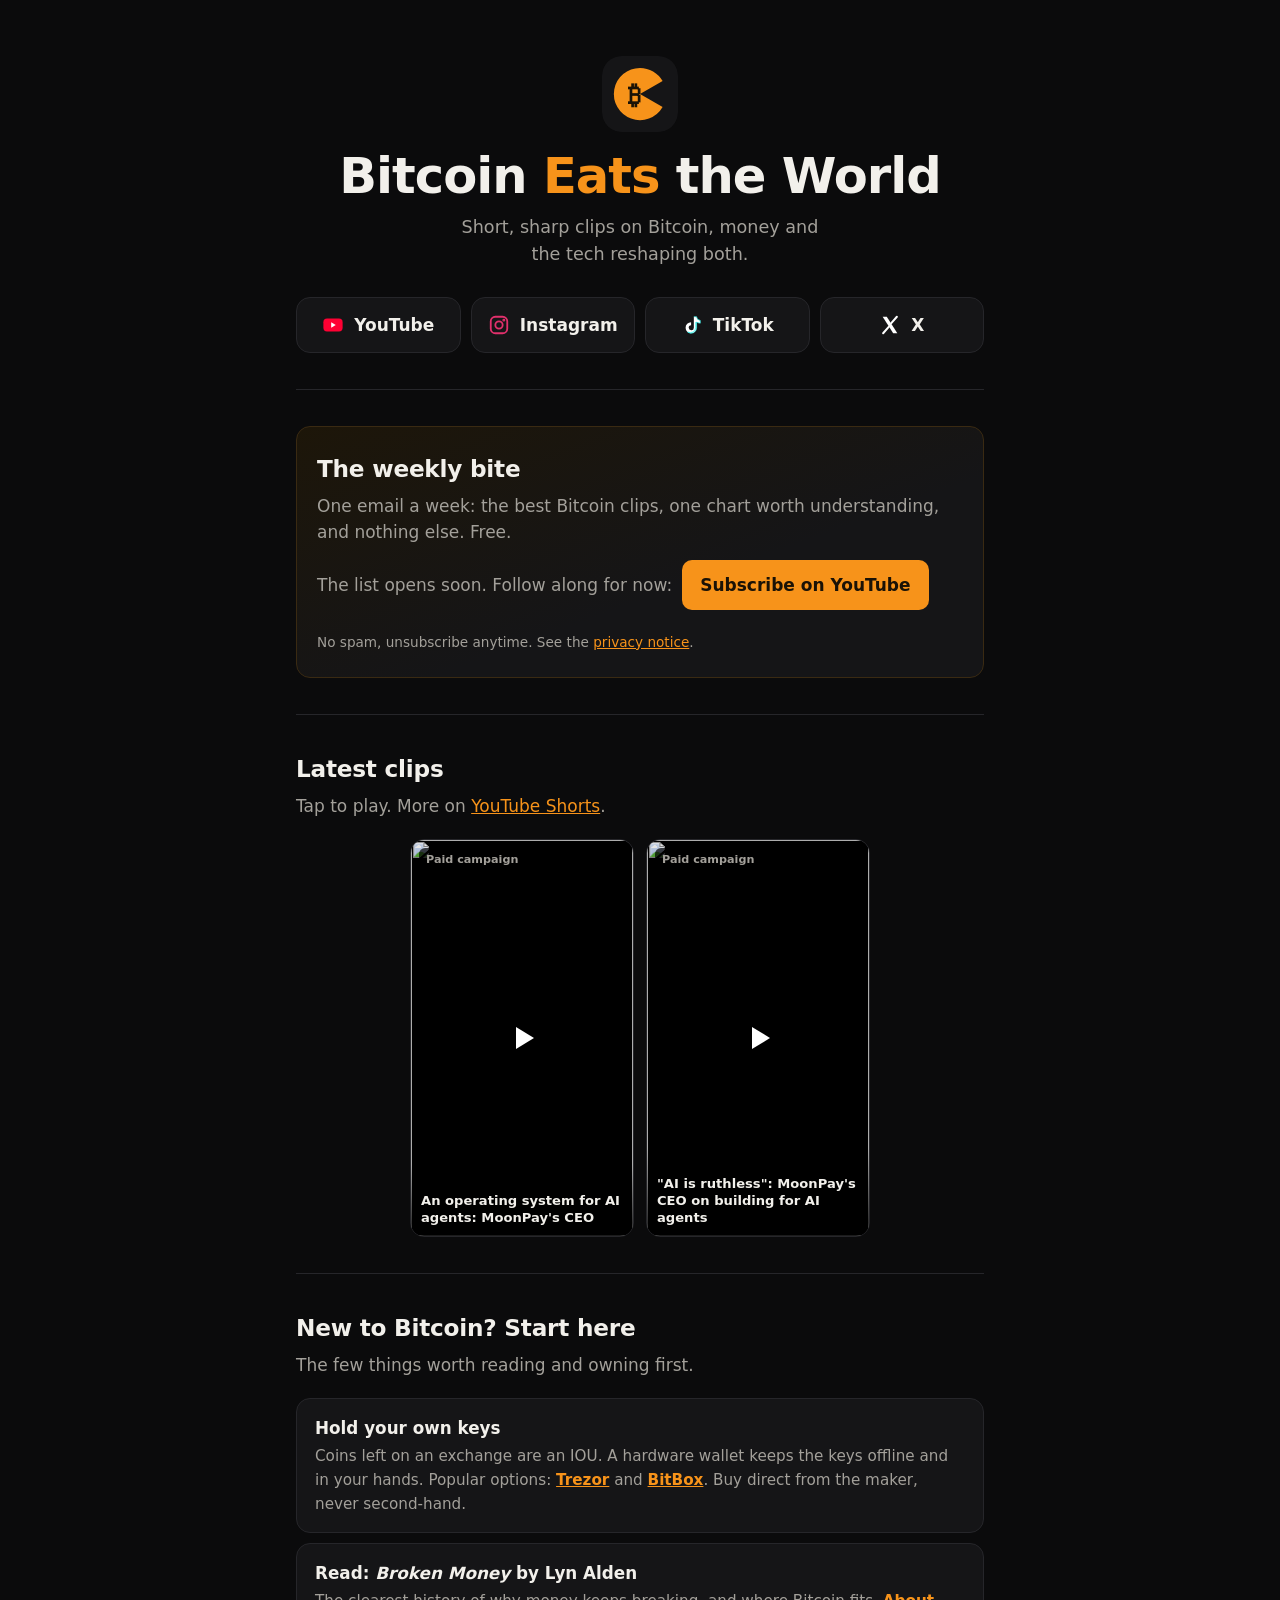
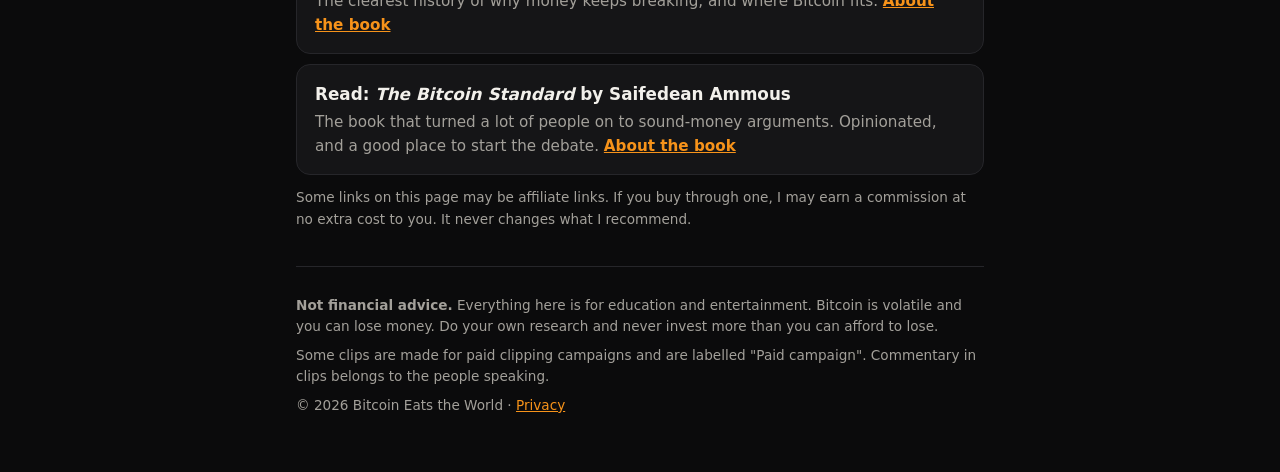
==== index.html @ 11b2e972 "First version of the bitcoineatstheworld.com hub page Co-Authored-By: Claude Opus 5.5 <noreply@anthr" ====
<!doctype html>
<html lang="en">
<head>
  <meta charset="utf-8">
  <meta name="viewport" content="width=device-width, initial-scale=1">
  <title>Bitcoin Eats the World</title>
  <meta name="description" content="Short, sharp clips on Bitcoin, money and the tech reshaping both. Follow on YouTube, Instagram, TikTok and X, or get the weekly email.">
  <link rel="icon" href="favicon.svg" type="image/svg+xml">
  <link rel="canonical" href="https://bitcoineatstheworld.com/">
  <meta property="og:title" content="Bitcoin Eats the World">
  <meta property="og:description" content="Short, sharp clips on Bitcoin, money and the tech reshaping both.">
  <meta property="og:url" content="https://bitcoineatstheworld.com/">
  <meta property="og:type" content="website">
  <meta name="twitter:card" content="summary">
  <meta name="twitter:site" content="@btceatstheworld">
  <link rel="stylesheet" href="styles.css">
</head>
<body>
  <main class="wrap">
    <header class="hero">
      <img class="mark" src="favicon.svg" alt="" width="76" height="76">
      <h1>Bitcoin <span>Eats</span> the World</h1>
      <p class="lede">Short, sharp clips on Bitcoin, money and the tech reshaping both.</p>

      <nav class="socials" aria-label="Social accounts">
        <a href="https://www.youtube.com/@bitcoineatstheworld" rel="me noopener" target="_blank">
          <svg viewBox="0 0 24 24" aria-hidden="true"><rect x="1.5" y="5" width="21" height="14" rx="4" fill="#ff0033"/><path d="M10 9v6l5-3z" fill="#fff"/></svg>
          YouTube
        </a>
        <a href="https://www.instagram.com/bitcoineatstheworld/" rel="me noopener" target="_blank">
          <svg viewBox="0 0 24 24" aria-hidden="true" fill="none" stroke="#e1306c" stroke-width="2"><rect x="3" y="3" width="18" height="18" rx="5"/><circle cx="12" cy="12" r="4"/><circle cx="17.3" cy="6.7" r=".6" fill="#e1306c"/></svg>
          Instagram
        </a>
        <a href="https://www.tiktok.com/@bitcoineatstheworld" rel="me noopener" target="_blank">
          <svg viewBox="0 0 24 24" aria-hidden="true"><path d="M14 3h3a4.5 4.5 0 0 0 4 4v3a7.5 7.5 0 0 1-4-1.2V15a6 6 0 1 1-6-6v3.2a2.8 2.8 0 1 0 3 2.8z" fill="#fff"/><path d="M14 3h3a4.5 4.5 0 0 0 4 4v3a7.5 7.5 0 0 1-4-1.2V15a6 6 0 0 1-9.7 4.7A6 6 0 0 0 16 15V8.8" fill="none" stroke="#25f4ee" stroke-width=".9" opacity=".8"/></svg>
          TikTok
        </a>
        <a href="https://x.com/btceatstheworld" rel="me noopener" target="_blank">
          <svg viewBox="0 0 24 24" aria-hidden="true"><path d="M4 3h4.5l11.5 18h-4.5z" fill="#fff"/><path d="M19.5 3 13.4 10M10.6 14 4.5 21" stroke="#fff" stroke-width="2.2" stroke-linecap="round"/></svg>
          X
        </a>
      </nav>
    </header>

    <section id="newsletter" aria-labelledby="nl-title">
      <div class="signup">
        <h2 id="nl-title">The weekly bite</h2>
        <p class="sub">One email a week: the best Bitcoin clips, one chart worth understanding, and nothing else. Free.</p>

        <div class="signup-slot">
          <!-- BEEHIIV EMBED: paste the Beehiiv subscribe-form embed code here and delete the fallback div below. -->
          <div class="signup-fallback">
            <span>The list opens soon. Follow along for now:</span>
            <a class="btn" href="https://www.youtube.com/@bitcoineatstheworld" rel="noopener" target="_blank">Subscribe on YouTube</a>
          </div>
        </div>
        <p class="fineprint">No spam, unsubscribe anytime. See the <a href="privacy.html">privacy notice</a>.</p>
      </div>
    </section>

    <section id="clips" aria-labelledby="clips-title">
      <h2 id="clips-title">Latest clips</h2>
      <p class="sub">Tap to play. More on <a href="https://www.youtube.com/@bitcoineatstheworld/shorts" rel="noopener" target="_blank">YouTube Shorts</a>.</p>
      <div class="clips" id="clip-grid"></div>
    </section>

    <section id="start" aria-labelledby="start-title">
      <h2 id="start-title">New to Bitcoin? Start here</h2>
      <p class="sub">The few things worth reading and owning first.</p>
      <div class="cards">
        <div class="card">
          <h3>Hold your own keys</h3>
          <p>Coins left on an exchange are an IOU. A hardware wallet keeps the keys offline and in your hands. Popular options: <a href="https://trezor.io/" rel="noopener" target="_blank">Trezor</a> and <a href="https://bitbox.swiss/" rel="noopener" target="_blank">BitBox</a>. Buy direct from the maker, never second-hand.</p>
        </div>
        <div class="card">
          <h3>Read: <em>Broken Money</em> by Lyn Alden</h3>
          <p>The clearest history of why money keeps breaking, and where Bitcoin fits. <a href="https://www.lynalden.com/broken-money/" rel="noopener" target="_blank">About the book</a></p>
        </div>
        <div class="card">
          <h3>Read: <em>The Bitcoin Standard</em> by Saifedean Ammous</h3>
          <p>The book that turned a lot of people on to sound-money arguments. Opinionated, and a good place to start the debate. <a href="https://saifedean.com/the-bitcoin-standard/" rel="noopener" target="_blank">About the book</a></p>
        </div>
      </div>
      <p class="fineprint">Some links on this page may be affiliate links. If you buy through one, I may earn a commission at no extra cost to you. It never changes what I recommend.</p>
    </section>

    <footer>
      <p><strong>Not financial advice.</strong> Everything here is for education and entertainment. Bitcoin is volatile and you can lose money. Do your own research and never invest more than you can afford to lose.</p>
      <p>Some clips are made for paid clipping campaigns and are labelled "Paid campaign". Commentary in clips belongs to the people speaking.</p>
      <p>© <span id="yr">2026</span> Bitcoin Eats the World · <a href="privacy.html">Privacy</a></p>
    </footer>
  </main>

  <script>
    // Clips to show, newest first. id = the YouTube Shorts video id (from youtube.com/shorts/<id>).
    // Set paid: true for clips made for a paid campaign so they carry a disclosure label.
    const CLIPS = [
      { id: "i3cWDuCrfbw", title: "An operating system for AI agents: MoonPay's CEO", paid: true },
      { id: "eBdqx2kacOg", title: "\"AI is ruthless\": MoonPay's CEO on building for AI agents", paid: true },
    ];

    const grid = document.getElementById("clip-grid");
    for (const c of CLIPS) {
      const el = document.createElement("div");
      el.className = "clip";
      el.innerHTML = `
        <button type="button" aria-label="Play: ${c.title.replace(/"/g, "&quot;")}">
          <img src="https://i.ytimg.com/vi/${c.id}/hqdefault.jpg" alt="" loading="lazy">
          <span class="play"></span>
          ${c.paid ? '<span class="tag">Paid campaign</span>' : ""}
          <span class="cap"></span>
        </button>`;
      el.querySelector(".cap").textContent = c.title;
      // Load the player only on tap: faster page, and no YouTube requests until the visitor asks.
      el.querySelector("button").addEventListener("click", () => {
        el.innerHTML = `<iframe src="https://www.youtube-nocookie.com/embed/${c.id}?autoplay=1&playsinline=1"
          title="${c.title.replace(/"/g, "&quot;")}" allow="autoplay; encrypted-media; picture-in-picture" allowfullscreen></iframe>`;
      });
      grid.appendChild(el);
    }
    document.getElementById("yr").textContent = new Date().getFullYear();
  </script>
</body>
</html>
---- styles.css ----
:root {
  --bg: #0b0b0c;
  --panel: #151517;
  --line: #26262a;
  --text: #f2f0eb;
  --muted: #a3a09a;
  --orange: #f7931a;
  --orange-ink: #1a1206;
  --radius: 14px;
  --max: 720px;
  color-scheme: dark;
}

* { box-sizing: border-box; }

html { -webkit-text-size-adjust: 100%; }

body {
  margin: 0;
  background: var(--bg);
  color: var(--text);
  font: 17px/1.55 "Inter", system-ui, -apple-system, "Segoe UI", Roboto, sans-serif;
}

a { color: var(--orange); }

.wrap { max-width: var(--max); margin: 0 auto; padding: 0 16px; }

/* Hero */
.hero { padding: 56px 0 28px; text-align: center; }
.mark {
  width: 76px; height: 76px; margin: 0 auto 18px; display: block;
  border-radius: 20px;
}
h1 {
  font-size: clamp(2rem, 7vw, 3.1rem); line-height: 1.05; margin: 0 0 12px;
  letter-spacing: -0.02em; font-weight: 800;
}
h1 span { color: var(--orange); }
.lede { color: var(--muted); font-size: 1.1rem; margin: 0 auto; max-width: 34ch; }

/* Social buttons */
.socials {
  display: grid; grid-template-columns: repeat(2, 1fr); gap: 10px;
  margin: 28px 0 8px;
}
.socials a {
  display: flex; align-items: center; justify-content: center; gap: 10px;
  padding: 14px 12px; border-radius: var(--radius);
  background: var(--panel); border: 1px solid var(--line);
  color: var(--text); text-decoration: none; font-weight: 600;
  transition: border-color .15s, transform .15s;
}
.socials a:hover { border-color: var(--orange); transform: translateY(-1px); }
.socials svg { width: 22px; height: 22px; flex: none; }

/* Sections */
section { padding: 36px 0; border-top: 1px solid var(--line); }
h2 { font-size: 1.45rem; margin: 0 0 6px; letter-spacing: -0.01em; }
.sub { color: var(--muted); margin: 0 0 20px; }

/* Signup */
.signup {
  background: linear-gradient(160deg, #1d1609, var(--panel) 60%);
  border: 1px solid #3a2a12; border-radius: var(--radius);
  padding: 24px 20px;
}
.signup .sub { margin-bottom: 14px; }
.signup-slot { min-height: 60px; }
.signup-fallback {
  display: flex; flex-wrap: wrap; align-items: center; gap: 10px; color: var(--muted);
}
.btn {
  display: inline-block; padding: 12px 18px; border-radius: 10px;
  background: var(--orange); color: var(--orange-ink); font-weight: 700; text-decoration: none;
}
.fineprint { color: var(--muted); font-size: .85rem; margin: 12px 0 0; }

/* Clips */
.clips {
  display: grid; gap: 12px; max-width: 460px; margin: 0 auto;
  grid-template-columns: repeat(auto-fit, minmax(140px, 1fr));
}
.clip {
  position: relative; aspect-ratio: 9 / 16; border-radius: var(--radius); overflow: hidden;
  background: #000; border: 1px solid var(--line);
}
.clip button {
  all: unset; cursor: pointer; position: absolute; inset: 0; display: block;
}
.clip img { width: 100%; height: 100%; object-fit: cover; display: block; opacity: .9; }
.clip .play {
  position: absolute; left: 50%; top: 50%; width: 60px; height: 60px; margin: -30px 0 0 -30px;
  border-radius: 50%; background: rgba(0,0,0,.55); display: grid; place-items: center;
}
.clip .play::after {
  content: ""; border-left: 18px solid #fff; border-top: 11px solid transparent;
  border-bottom: 11px solid transparent; margin-left: 5px;
}
.clip .cap {
  position: absolute; left: 0; right: 0; bottom: 0; padding: 28px 10px 10px;
  background: linear-gradient(transparent, rgba(0,0,0,.85));
  font-size: .82rem; line-height: 1.3; font-weight: 600;
}
.clip .tag {
  position: absolute; top: 8px; left: 8px; font-size: .7rem; font-weight: 700;
  background: rgba(0,0,0,.7); padding: 3px 7px; border-radius: 6px; color: var(--muted);
}
.clip iframe { position: absolute; inset: 0; width: 100%; height: 100%; border: 0; }

/* Start here cards */
.cards { display: grid; gap: 10px; }
.card {
  background: var(--panel); border: 1px solid var(--line); border-radius: var(--radius);
  padding: 16px 18px;
}
.card h3 { margin: 0 0 4px; font-size: 1.05rem; }
.card p { margin: 0; color: var(--muted); font-size: .95rem; }
.card a { font-weight: 600; }

/* Footer */
footer {
  border-top: 1px solid var(--line); padding: 28px 0 48px; color: var(--muted); font-size: .85rem;
}
footer p { margin: 0 0 8px; }

/* Plain text pages */
.doc { padding: 40px 0 20px; }
.doc h1 { font-size: 2rem; text-align: left; }
.doc h2 { margin-top: 28px; font-size: 1.15rem; }
.doc p, .doc li { color: #d8d5cf; }

@media (min-width: 640px) {
  .socials { grid-template-columns: repeat(4, 1fr); }
}
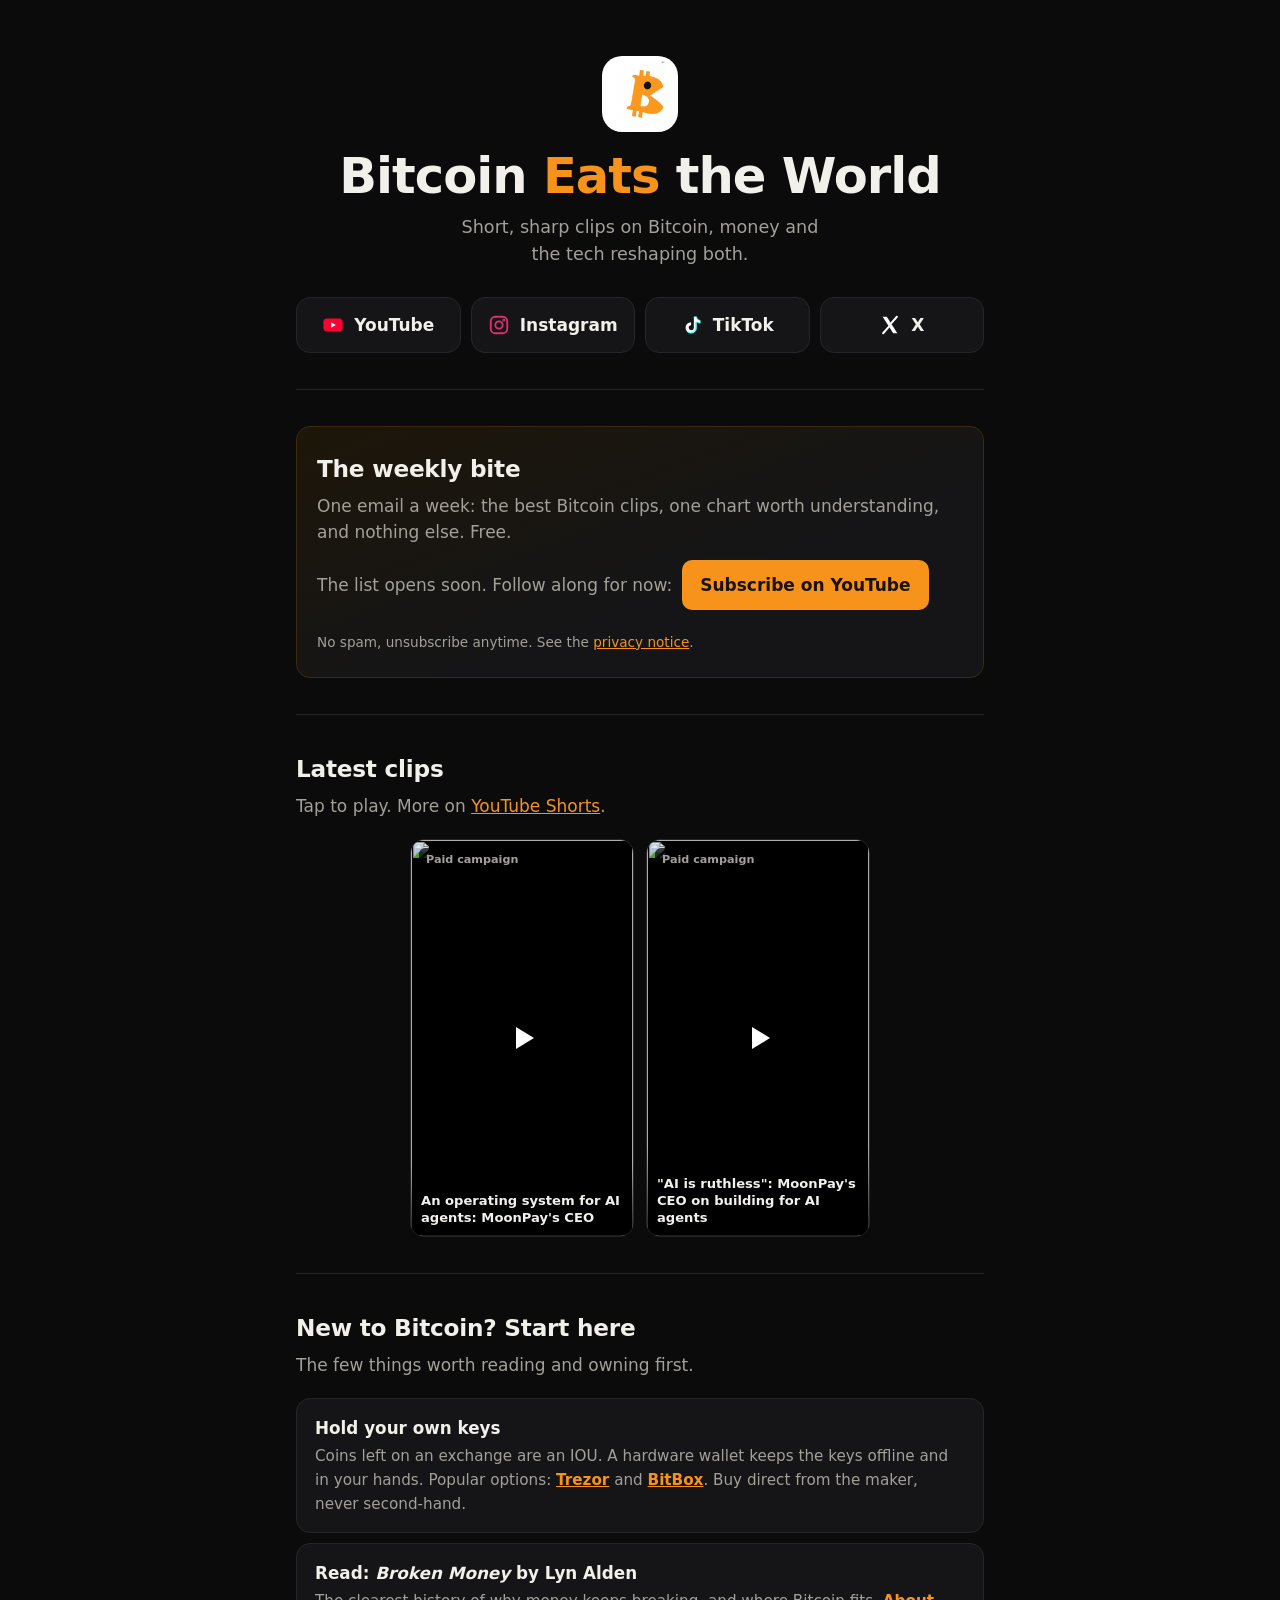
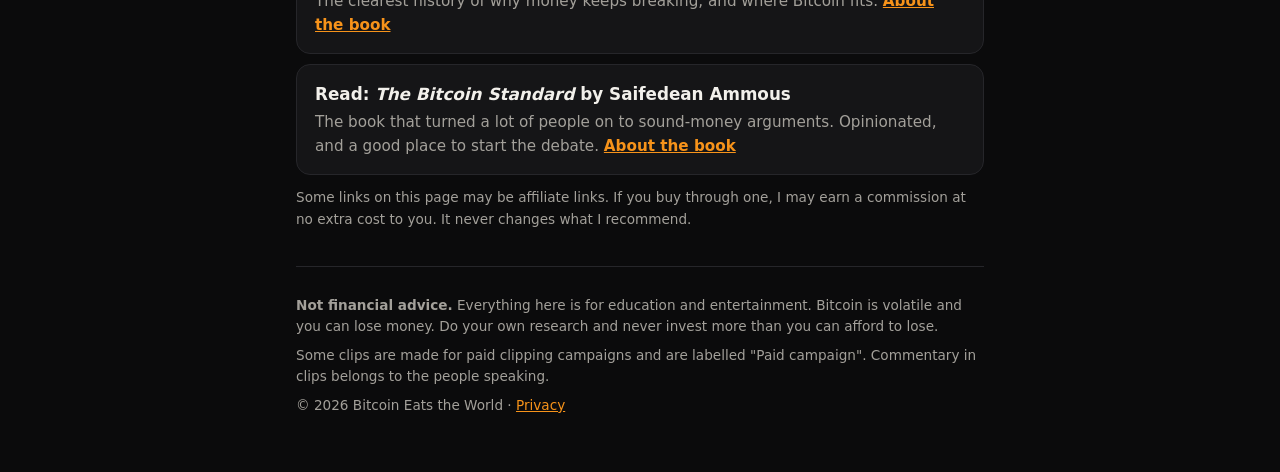
==== commit 3a4b7e3d: "Use the real BETW logo for favicon, header and share image Co-Authored-By: Claude Opus 5.5 <noreply@" ====
--- a/index.html
+++ b/index.html
@@ -5,20 +5,22 @@
   <meta name="viewport" content="width=device-width, initial-scale=1">
   <title>Bitcoin Eats the World</title>
   <meta name="description" content="Short, sharp clips on Bitcoin, money and the tech reshaping both. Follow on YouTube, Instagram, TikTok and X, or get the weekly email.">
-  <link rel="icon" href="favicon.svg" type="image/svg+xml">
+  <link rel="icon" href="brand/betw-icon-512.png" type="image/png">
+  <link rel="apple-touch-icon" href="brand/betw-icon-512.png">
   <link rel="canonical" href="https://bitcoineatstheworld.com/">
   <meta property="og:title" content="Bitcoin Eats the World">
   <meta property="og:description" content="Short, sharp clips on Bitcoin, money and the tech reshaping both.">
   <meta property="og:url" content="https://bitcoineatstheworld.com/">
   <meta property="og:type" content="website">
-  <meta name="twitter:card" content="summary">
+  <meta property="og:image" content="https://bitcoineatstheworld.com/brand/betw-thumbnail-1200x630.png">
+  <meta name="twitter:card" content="summary_large_image">
   <meta name="twitter:site" content="@btceatstheworld">
   <link rel="stylesheet" href="styles.css">
 </head>
 <body>
   <main class="wrap">
     <header class="hero">
-      <img class="mark" src="favicon.svg" alt="" width="76" height="76">
+      <img class="mark" src="brand/betw-icon-512.png" alt="Bitcoin Eats the World logo" width="76" height="76">
       <h1>Bitcoin <span>Eats</span> the World</h1>
       <p class="lede">Short, sharp clips on Bitcoin, money and the tech reshaping both.</p>
 
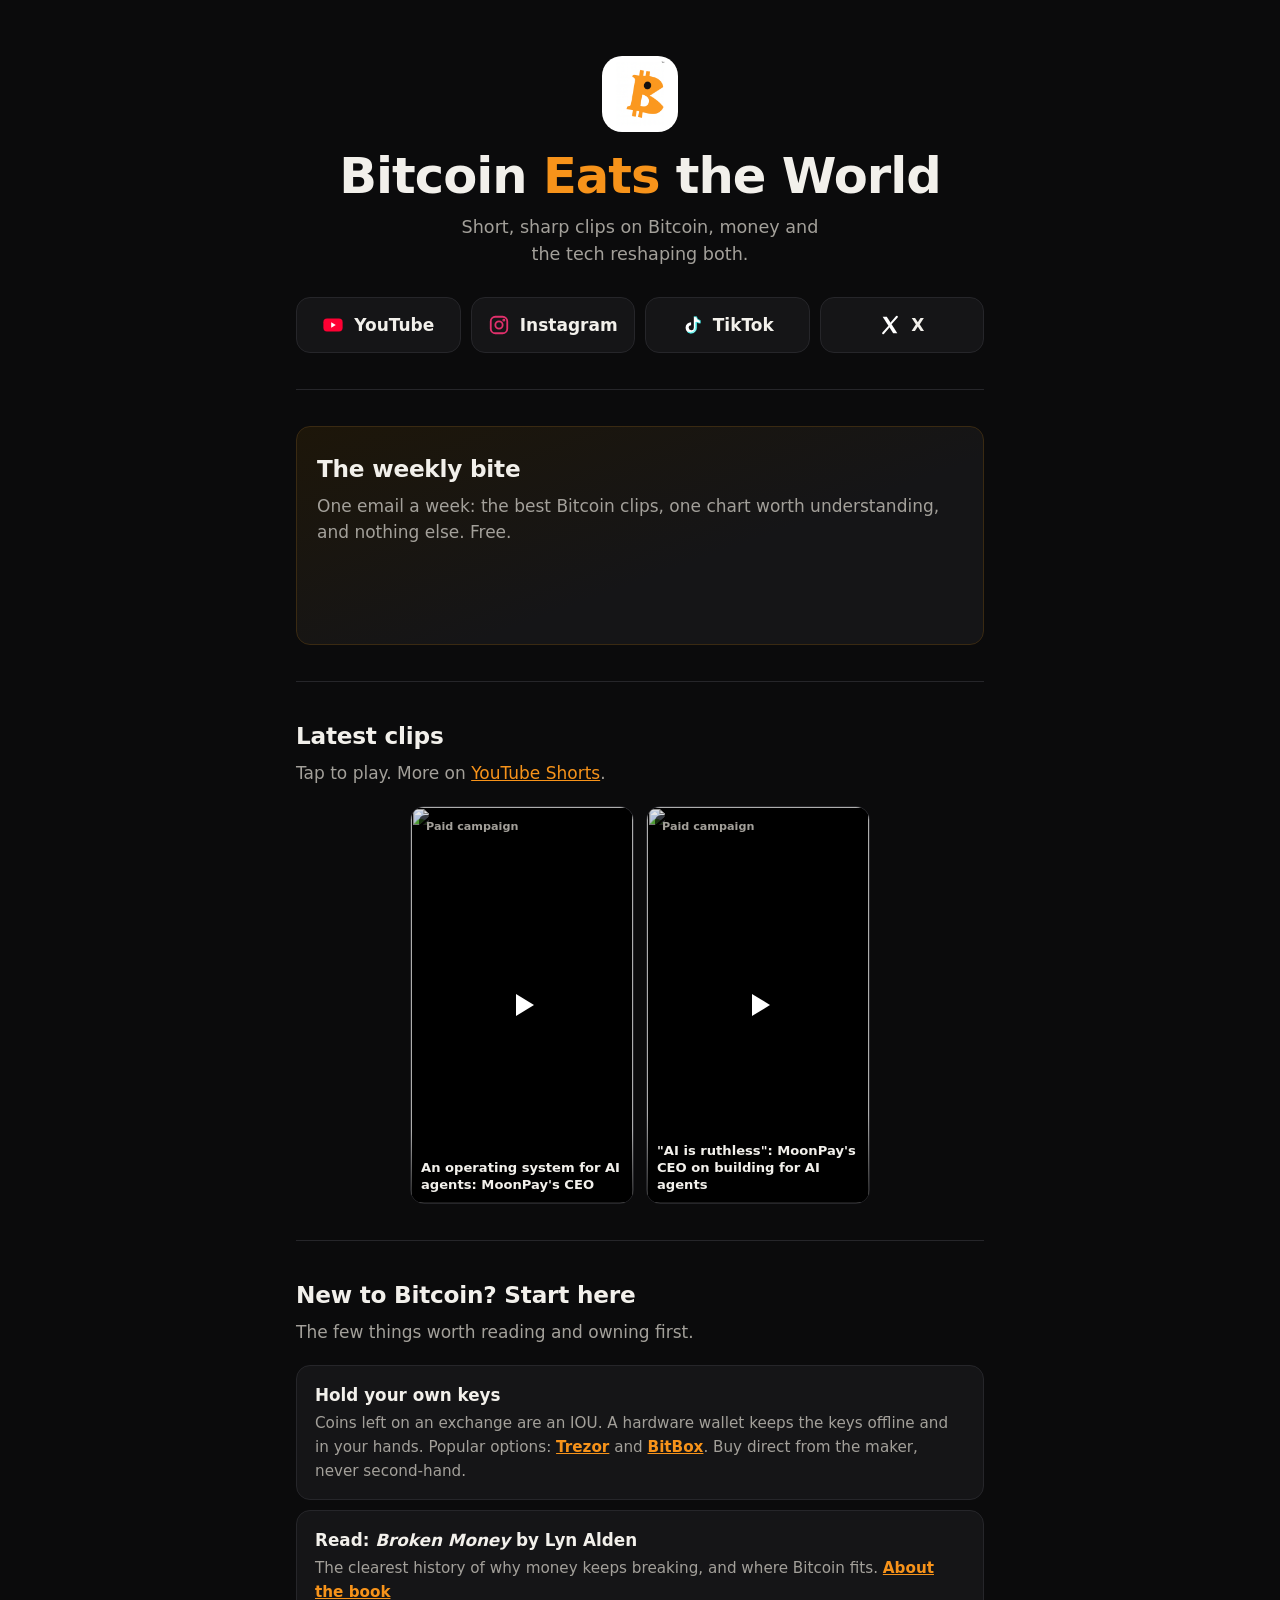
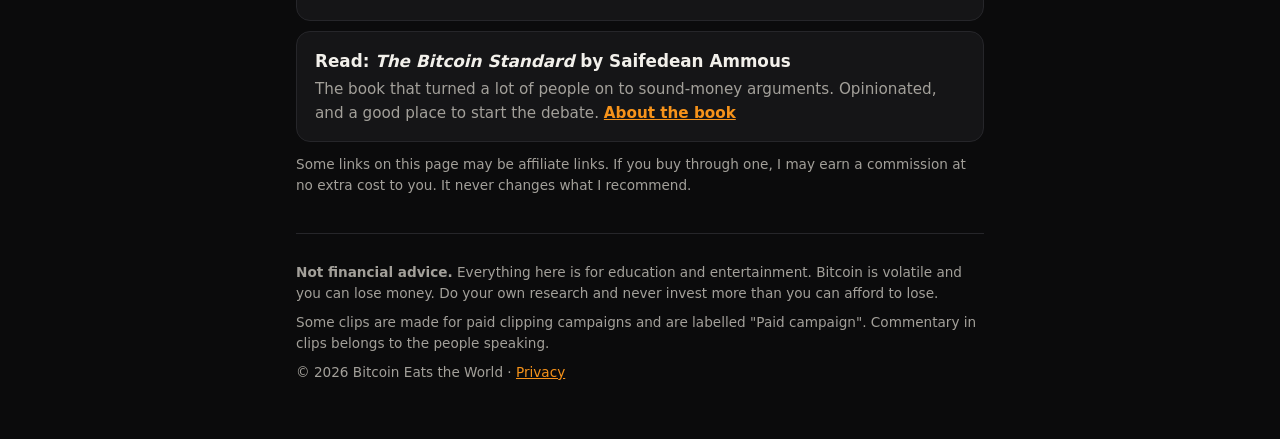
==== commit 5c01ac81: "Add the Beehiiv subscribe form to the hub Co-Authored-By: Claude Opus 5.5 <noreply@anthropic.com>" ====
--- a/index.html
+++ b/index.html
@@ -15,7 +15,7 @@
   <meta property="og:image" content="https://bitcoineatstheworld.com/brand/betw-thumbnail-1200x630.png">
   <meta name="twitter:card" content="summary_large_image">
   <meta name="twitter:site" content="@btceatstheworld">
-  <link rel="stylesheet" href="styles.css">
+  <link rel="stylesheet" href="styles.css?v=2">
 </head>
 <body>
   <main class="wrap">
@@ -50,13 +50,9 @@
         <p class="sub">One email a week: the best Bitcoin clips, one chart worth understanding, and nothing else. Free.</p>
 
         <div class="signup-slot">
-          <!-- BEEHIIV EMBED: paste the Beehiiv subscribe-form embed code here and delete the fallback div below. -->
-          <div class="signup-fallback">
-            <span>The list opens soon. Follow along for now:</span>
-            <a class="btn" href="https://www.youtube.com/@bitcoineatstheworld" rel="noopener" target="_blank">Subscribe on YouTube</a>
-          </div>
+          <!-- Beehiiv subscribe form "Website hub" (bitcoineatstheworld.beehiiv.com) -->
+          <script async src="https://subscribe-forms.beehiiv.com/v3/loader.js" data-beehiiv-form="61a6d451-89bd-4e8c-ad38-7584649dcf04"></script>
         </div>
-        <p class="fineprint">No spam, unsubscribe anytime. See the <a href="privacy.html">privacy notice</a>.</p>
       </div>
     </section>
 
--- a/styles.css
+++ b/styles.css
@@ -133,3 +133,6 @@
 @media (min-width: 640px) {
   .socials { grid-template-columns: repeat(4, 1fr); }
 }
+
+/* Beehiiv's form iframe: matching color-scheme lets its transparent background show through on this dark page */
+.signup-slot iframe { color-scheme: normal; }
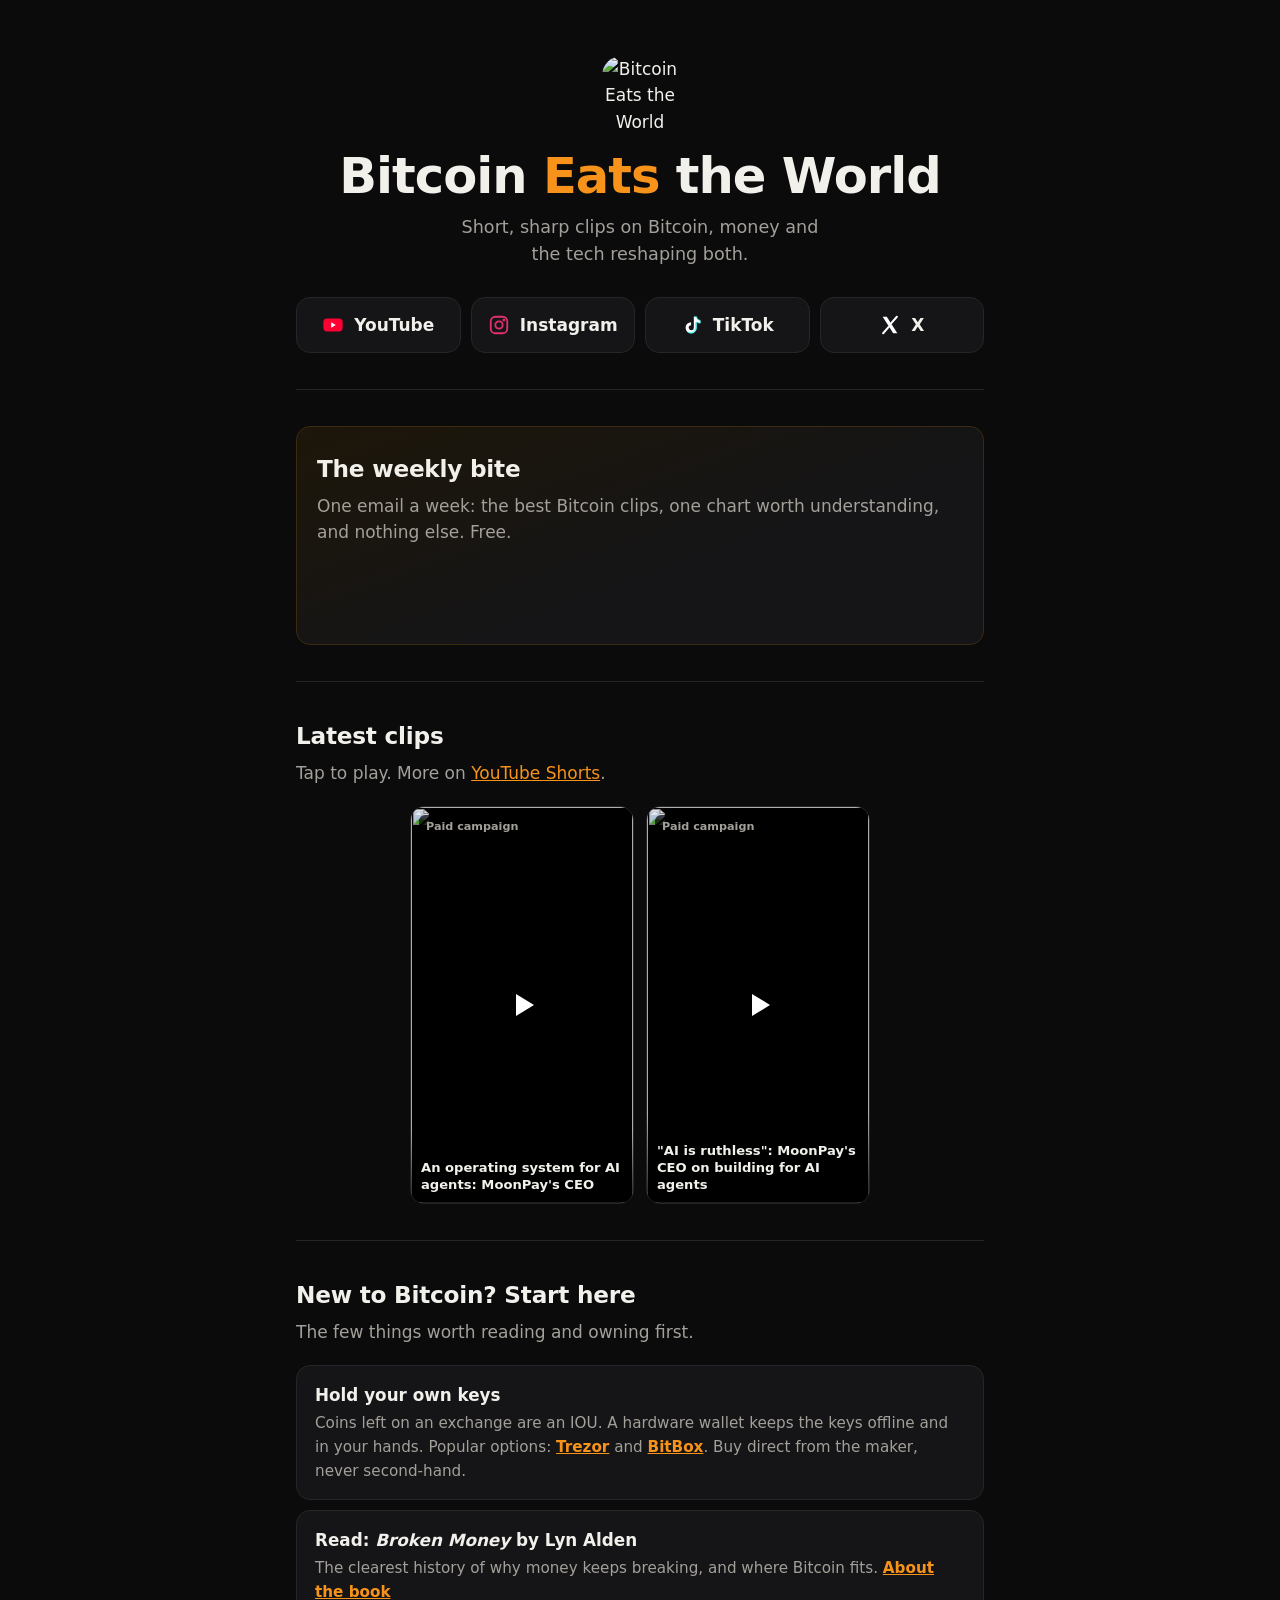
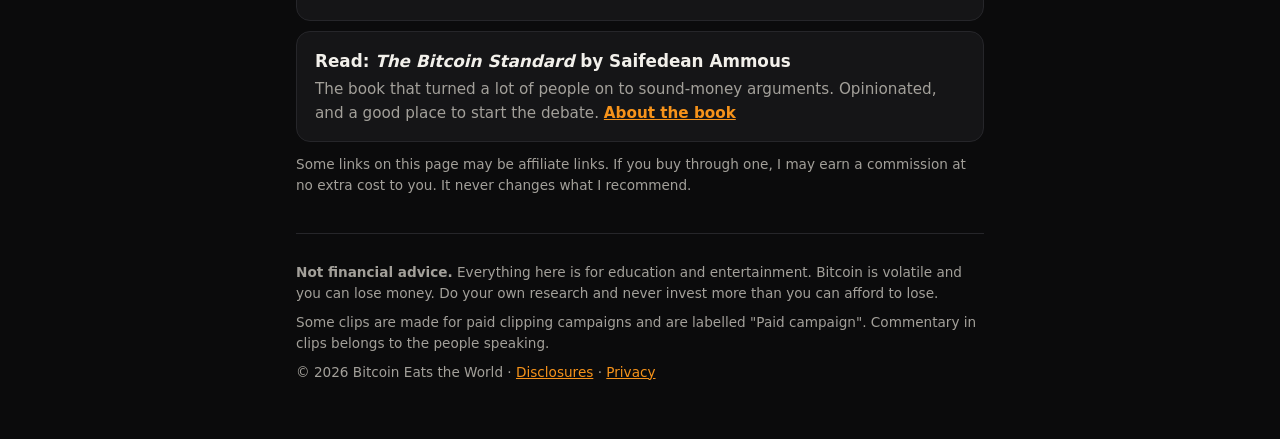
==== commit c58297c7: "Draft disclosures page; link it from the home and prices footers Co-Authored-By: Claude Opus 5.5 <no" ====
--- a/index.html
+++ b/index.html
@@ -5,8 +5,9 @@
   <meta name="viewport" content="width=device-width, initial-scale=1">
   <title>Bitcoin Eats the World</title>
   <meta name="description" content="Short, sharp clips on Bitcoin, money and the tech reshaping both. Follow on YouTube, Instagram, TikTok and X, or get the weekly email.">
-  <link rel="icon" href="brand/betw-icon-512.png" type="image/png">
-  <link rel="apple-touch-icon" href="brand/betw-icon-512.png">
+  <link rel="icon" href="brand/byte-avatar-32.png" sizes="32x32" type="image/png">
+  <link rel="icon" href="brand/byte-avatar-512.png" sizes="512x512" type="image/png">
+  <link rel="apple-touch-icon" href="brand/byte-avatar-180.png">
   <link rel="canonical" href="https://bitcoineatstheworld.com/">
   <meta property="og:title" content="Bitcoin Eats the World">
   <meta property="og:description" content="Short, sharp clips on Bitcoin, money and the tech reshaping both.">
@@ -20,7 +21,7 @@
 <body>
   <main class="wrap">
     <header class="hero">
-      <img class="mark" src="brand/betw-icon-512.png" alt="Bitcoin Eats the World logo" width="76" height="76">
+      <img class="mark" src="brand/byte-avatar-512.png" alt="Bitcoin Eats the World logo" width="76" height="76">
       <h1>Bitcoin <span>Eats</span> the World</h1>
       <p class="lede">Short, sharp clips on Bitcoin, money and the tech reshaping both.</p>
 
@@ -85,7 +86,7 @@
     <footer>
       <p><strong>Not financial advice.</strong> Everything here is for education and entertainment. Bitcoin is volatile and you can lose money. Do your own research and never invest more than you can afford to lose.</p>
       <p>Some clips are made for paid clipping campaigns and are labelled "Paid campaign". Commentary in clips belongs to the people speaking.</p>
-      <p>© <span id="yr">2026</span> Bitcoin Eats the World · <a href="privacy.html">Privacy</a></p>
+      <p>© <span id="yr">2026</span> Bitcoin Eats the World · <a href="disclosures.html">Disclosures</a> · <a href="privacy.html">Privacy</a></p>
     </footer>
   </main>
 
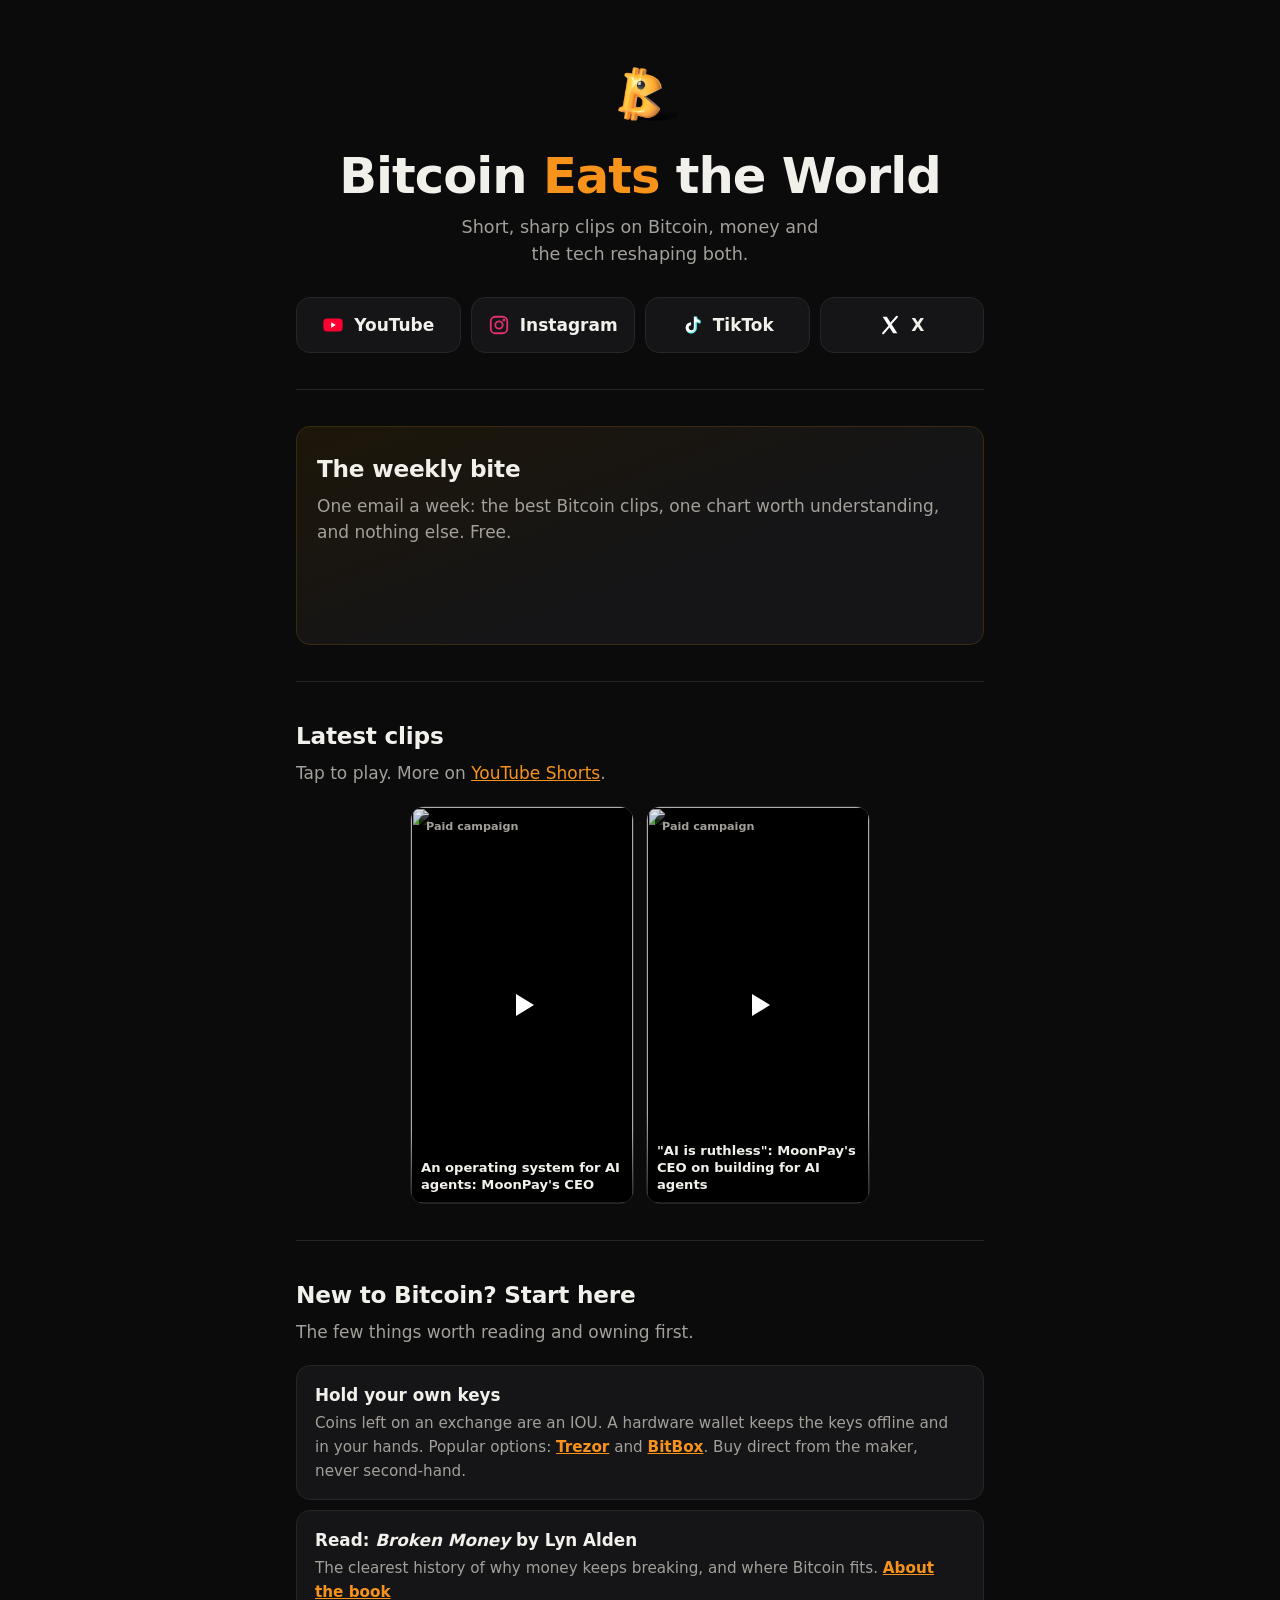
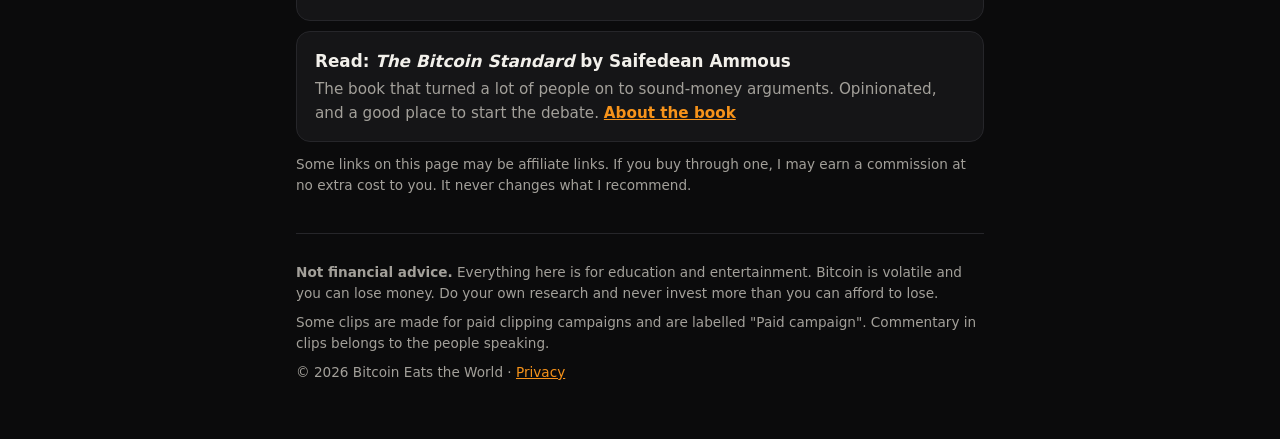
==== commit 98126253: "Site logo and icons: 3D Byte on dark Co-Authored-By: Claude Opus 5.5 <noreply@anthropic.com>" ====
--- a/index.html
+++ b/index.html
@@ -86,7 +86,7 @@
     <footer>
       <p><strong>Not financial advice.</strong> Everything here is for education and entertainment. Bitcoin is volatile and you can lose money. Do your own research and never invest more than you can afford to lose.</p>
       <p>Some clips are made for paid clipping campaigns and are labelled "Paid campaign". Commentary in clips belongs to the people speaking.</p>
-      <p>© <span id="yr">2026</span> Bitcoin Eats the World · <a href="disclosures.html">Disclosures</a> · <a href="privacy.html">Privacy</a></p>
+      <p>© <span id="yr">2026</span> Bitcoin Eats the World · <a href="privacy.html">Privacy</a></p>
     </footer>
   </main>
 
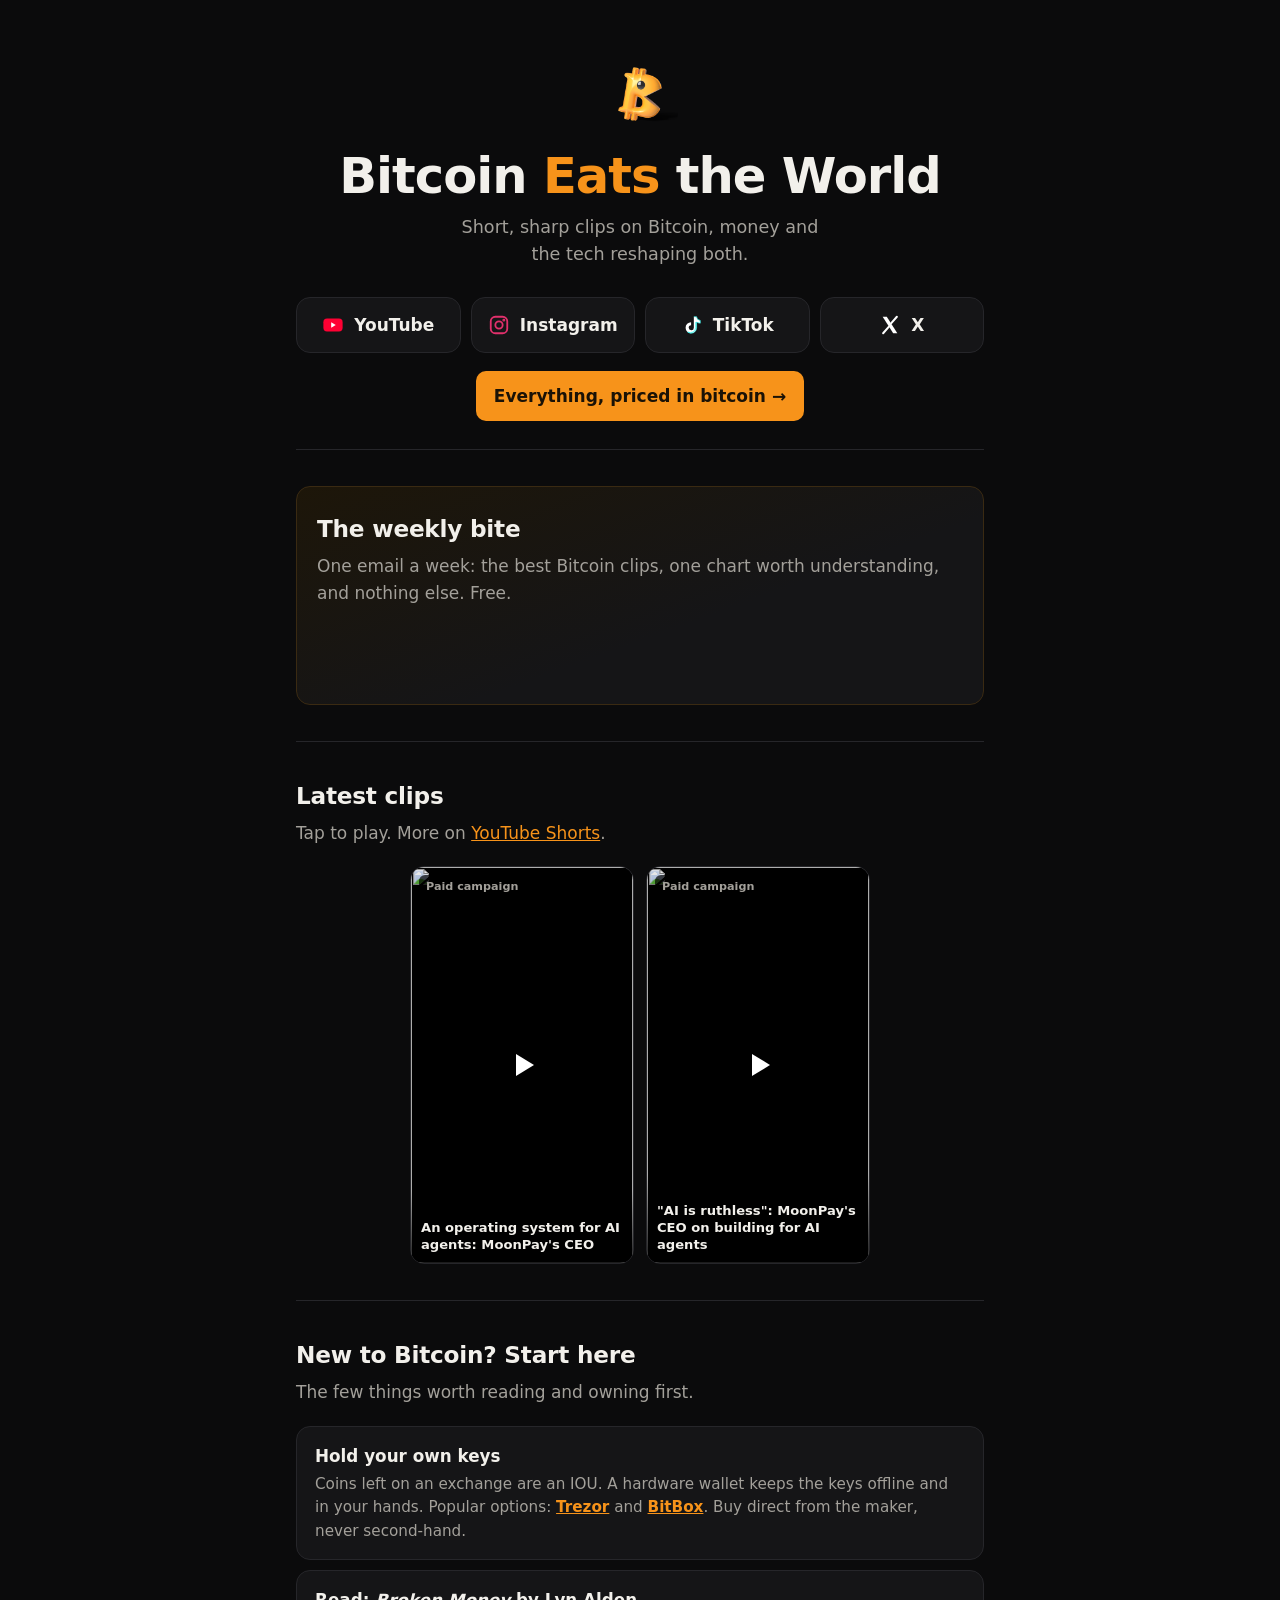
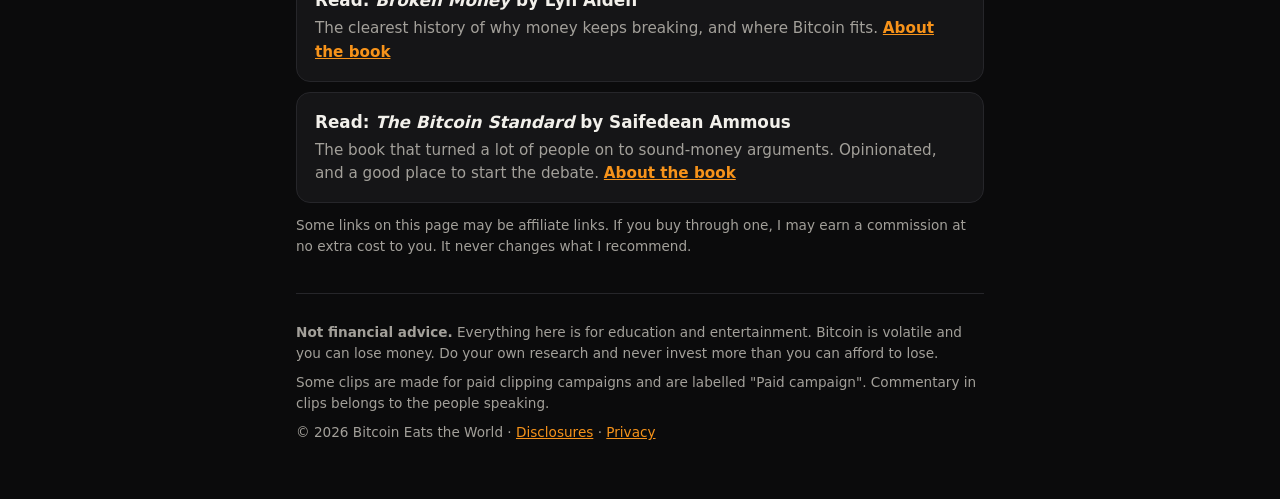
==== commit 0826c2f6: "Home: link to the prices page Co-Authored-By: Claude Opus 5.5 <noreply@anthropic.com>" ====
--- a/index.html
+++ b/index.html
@@ -43,6 +43,7 @@
           X
         </a>
       </nav>
+      <p style="margin:18px 0 0"><a class="btn" href="prices.html">Everything, priced in bitcoin →</a></p>
     </header>
 
     <section id="newsletter" aria-labelledby="nl-title">
@@ -86,7 +87,7 @@
     <footer>
       <p><strong>Not financial advice.</strong> Everything here is for education and entertainment. Bitcoin is volatile and you can lose money. Do your own research and never invest more than you can afford to lose.</p>
       <p>Some clips are made for paid clipping campaigns and are labelled "Paid campaign". Commentary in clips belongs to the people speaking.</p>
-      <p>© <span id="yr">2026</span> Bitcoin Eats the World · <a href="privacy.html">Privacy</a></p>
+      <p>© <span id="yr">2026</span> Bitcoin Eats the World · <a href="disclosures.html">Disclosures</a> · <a href="privacy.html">Privacy</a></p>
     </footer>
   </main>
 
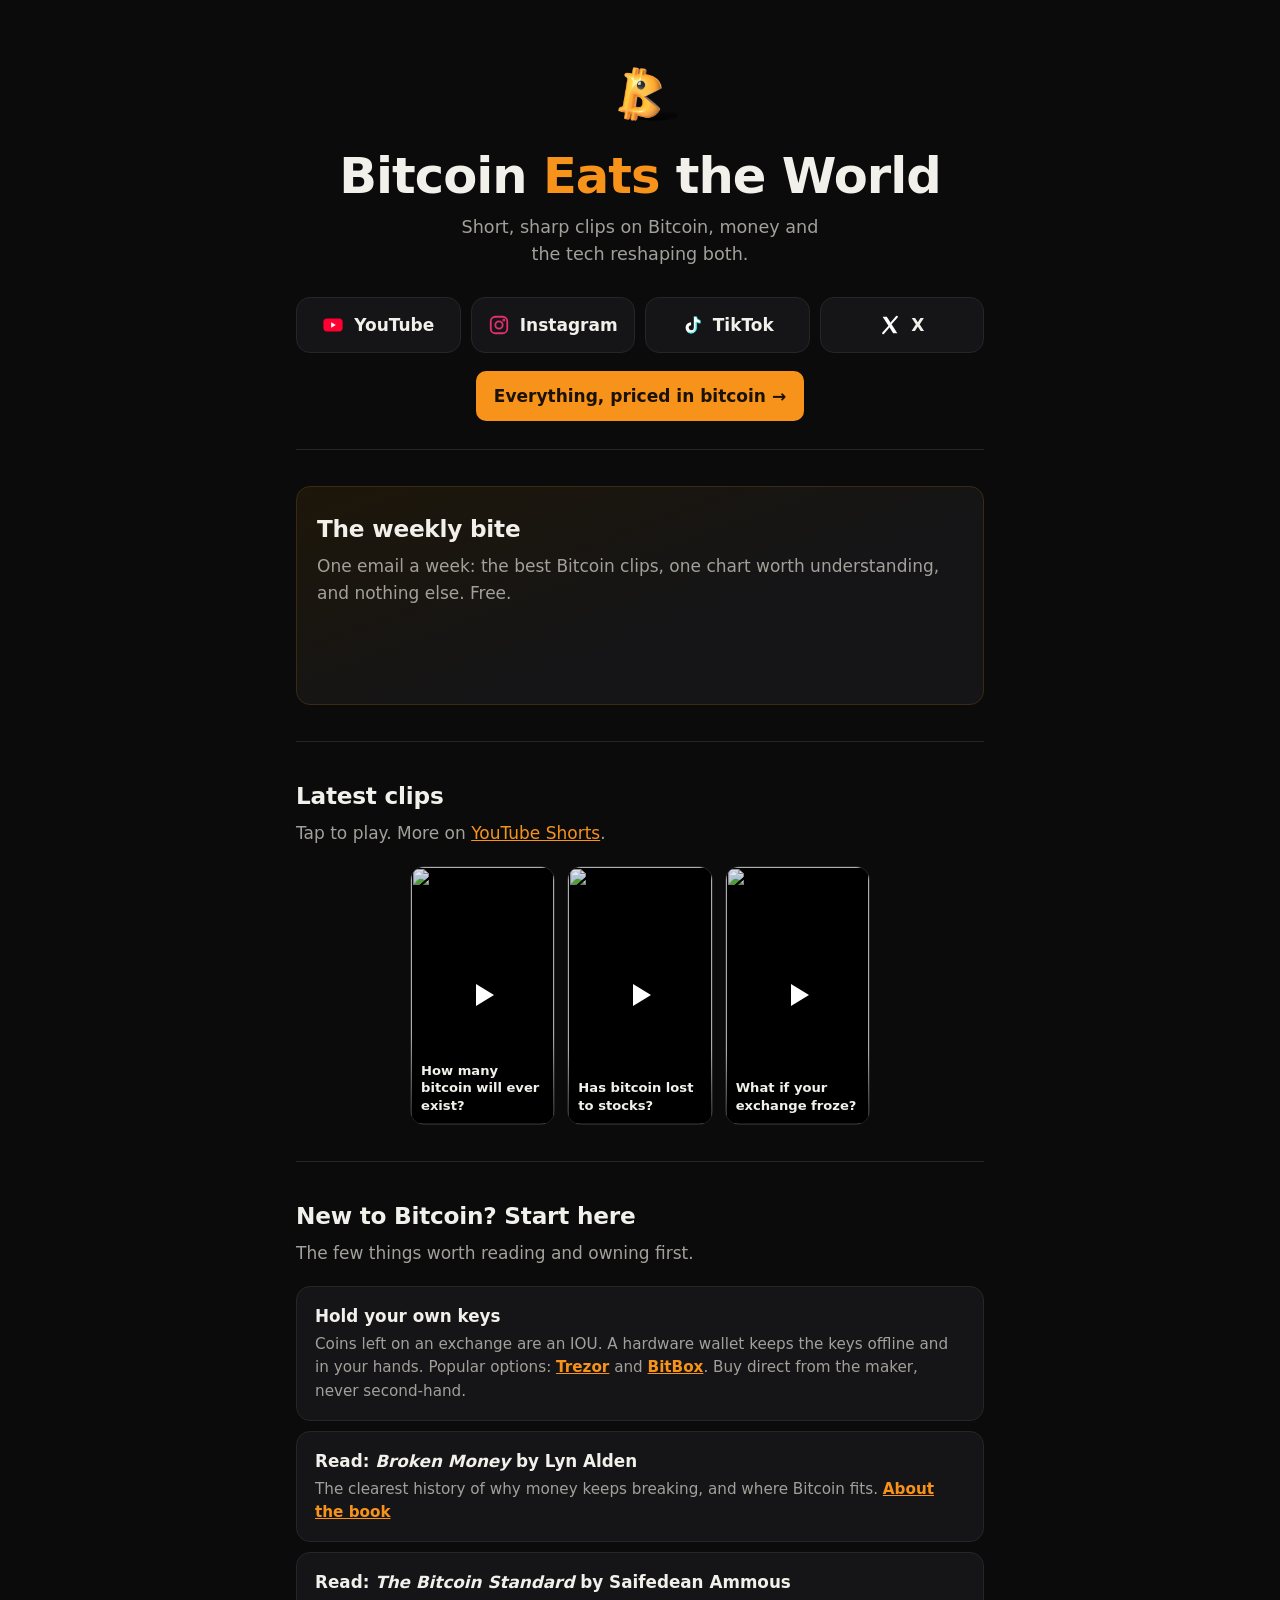
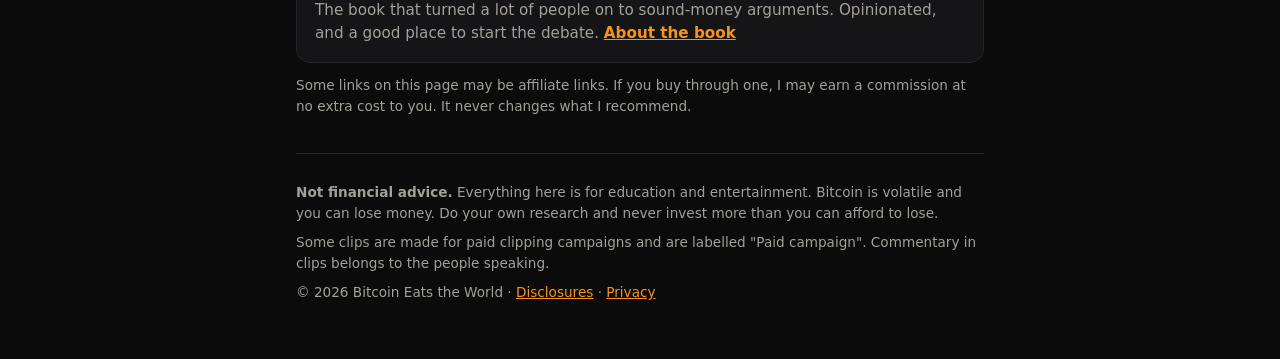
==== commit 4d18f21d: "Home: Byte's three Shorts replace the MoonPay clips Co-Authored-By: Claude Opus 5.5 <noreply@anthrop" ====
--- a/index.html
+++ b/index.html
@@ -95,8 +95,9 @@
     // Clips to show, newest first. id = the YouTube Shorts video id (from youtube.com/shorts/<id>).
     // Set paid: true for clips made for a paid campaign so they carry a disclosure label.
     const CLIPS = [
-      { id: "i3cWDuCrfbw", title: "An operating system for AI agents: MoonPay's CEO", paid: true },
-      { id: "eBdqx2kacOg", title: "\"AI is ruthless\": MoonPay's CEO on building for AI agents", paid: true },
+      { id: "K4teHDNmOds", title: "How many bitcoin will ever exist?" },
+      { id: "9LCpT9_rCkc", title: "Has bitcoin lost to stocks?" },
+      { id: "77IaQ65jLKk", title: "What if your exchange froze?" },
     ];
 
     const grid = document.getElementById("clip-grid");
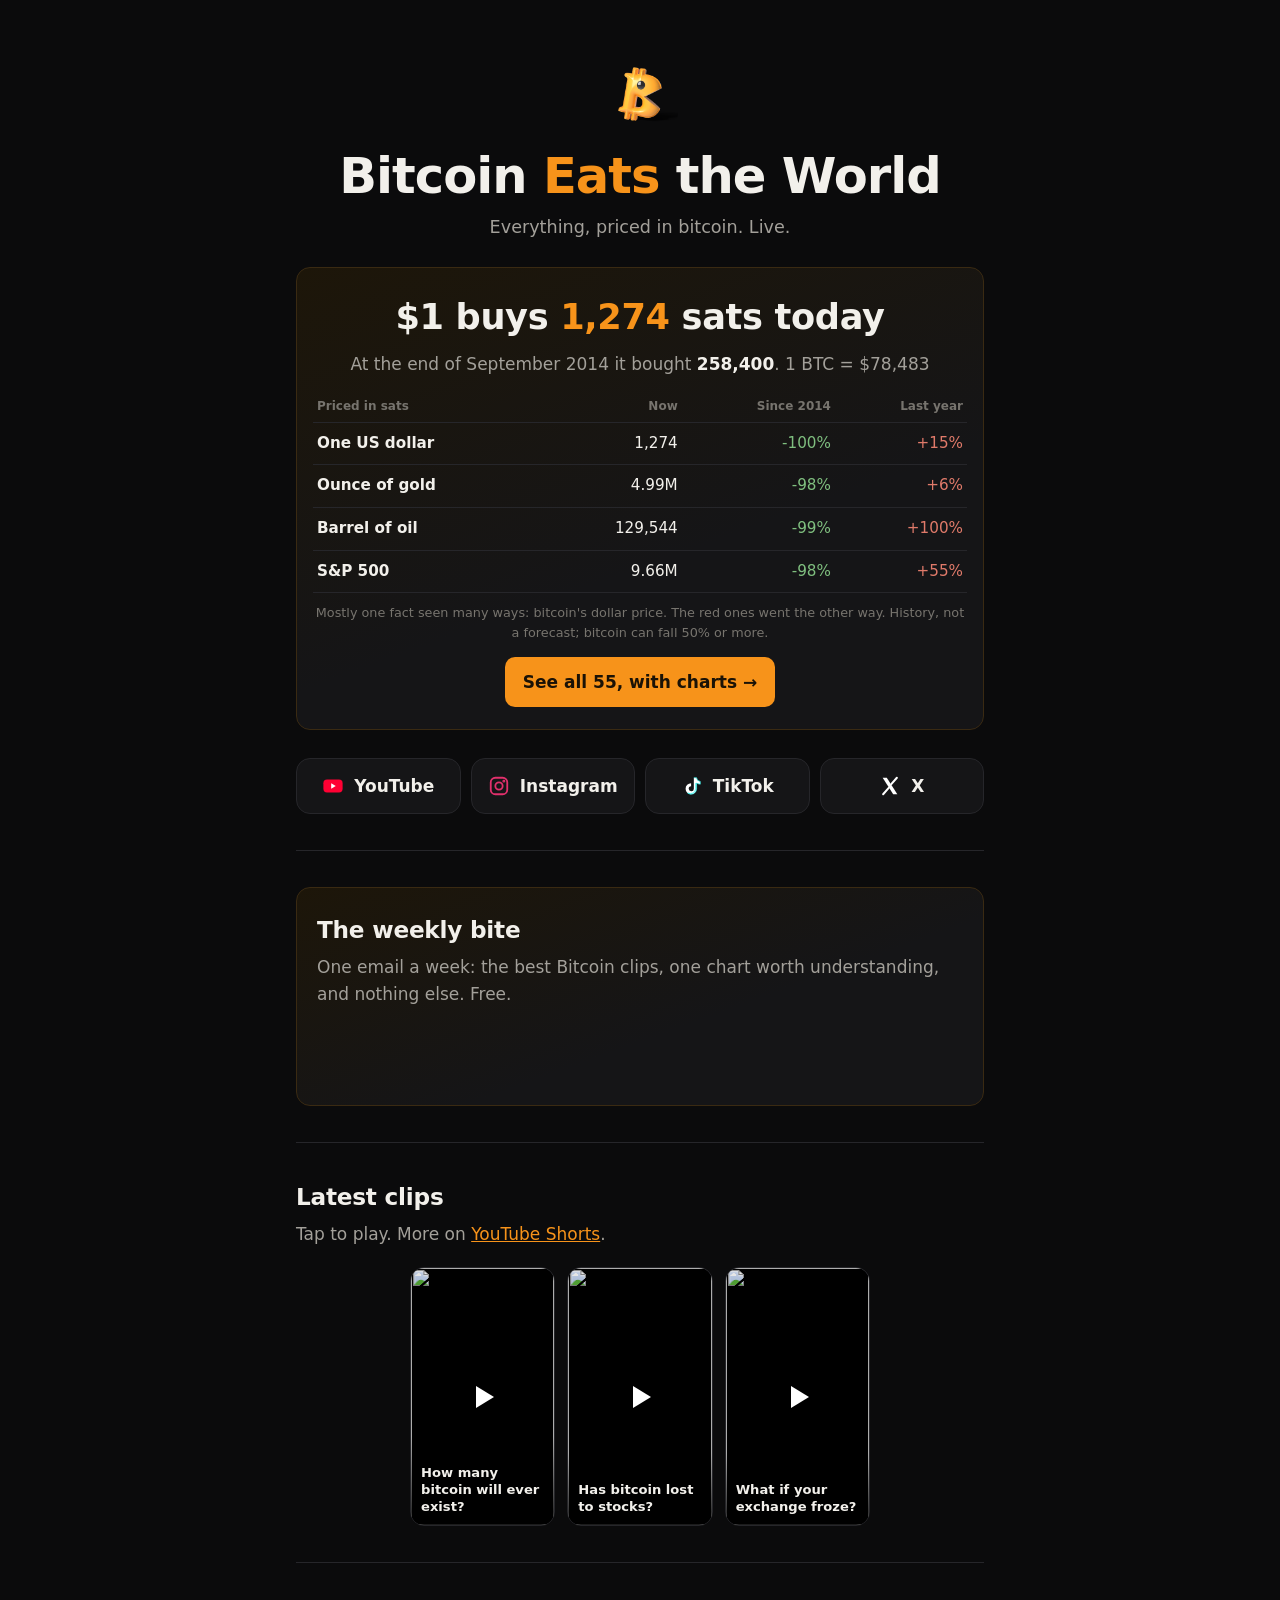
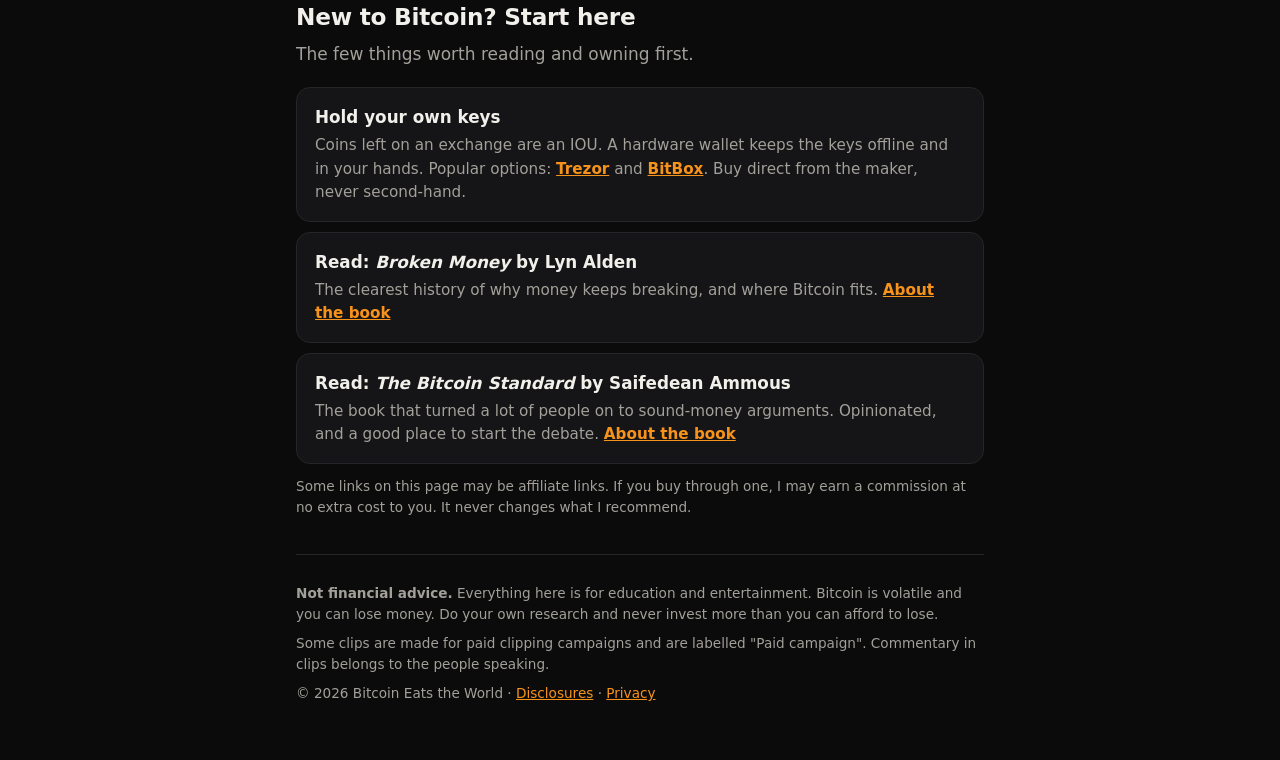
==== commit fb2570c8: "Home: live 'priced in bitcoin' panel takes centre stage Co-Authored-By: Claude Opus 5.5 <noreply@ant" ====
--- a/index.html
+++ b/index.html
@@ -16,14 +16,25 @@
   <meta property="og:image" content="https://bitcoineatstheworld.com/brand/betw-thumbnail-1200x630.png">
   <meta name="twitter:card" content="summary_large_image">
   <meta name="twitter:site" content="@btceatstheworld">
-  <link rel="stylesheet" href="styles.css?v=2">
+  <link rel="stylesheet" href="styles.css?v=3">
 </head>
 <body>
   <main class="wrap">
     <header class="hero">
       <img class="mark" src="brand/byte-avatar-512.png" alt="Bitcoin Eats the World logo" width="76" height="76">
       <h1>Bitcoin <span>Eats</span> the World</h1>
-      <p class="lede">Short, sharp clips on Bitcoin, money and the tech reshaping both.</p>
+      <p class="lede">Everything, priced in bitcoin. Live.</p>
+
+      <section class="live" aria-label="Priced in bitcoin, live">
+        <p class="live-big">$1 buys <b id="satsper">…</b> sats today</p>
+        <p class="live-was">At the end of September 2014 it bought <b id="sats2014">…</b>. 1 BTC = <span id="btcusd">…</span></p>
+        <table class="live-t">
+          <thead><tr><th>Priced in sats</th><th>Now</th><th>Since 2014</th><th>Last year</th></tr></thead>
+          <tbody id="live-rows"></tbody>
+        </table>
+        <p class="live-note">Mostly one fact seen many ways: bitcoin's dollar price. The red ones went the other way. History, not a forecast; bitcoin can fall 50% or more.</p>
+        <p style="margin:14px 0 0"><a class="btn" href="prices.html">See all 55, with charts →</a></p>
+      </section>
 
       <nav class="socials" aria-label="Social accounts">
         <a href="https://www.youtube.com/@bitcoineatstheworld" rel="me noopener" target="_blank">
@@ -43,7 +54,6 @@
           X
         </a>
       </nav>
-      <p style="margin:18px 0 0"><a class="btn" href="prices.html">Everything, priced in bitcoin →</a></p>
     </header>
 
     <section id="newsletter" aria-labelledby="nl-title">
@@ -120,6 +130,35 @@
       grid.appendChild(el);
     }
     document.getElementById("yr").textContent = new Date().getFullYear();
+
+    // Live "priced in bitcoin" panel. Fixed picks: the dollar, gold, oil and the S&P 500 (familiar, not chosen for results).
+    const PICKS = [["currencies", "USD", "One US dollar"], ["commodities", "gold", "Ounce of gold"],
+                   ["commodities", "oil", "Barrel of oil"], ["indexes", "sp500", "S&P 500"]];
+    const fmtSats = n => n >= 1e6 ? (n / 1e6).toLocaleString("en-US", { maximumFractionDigits: 2 }) + "M" : Math.round(n).toLocaleString("en-US");
+    const pct = (a, b) => { const v = (a / b - 1) * 100; return `<td class="${v > 0 ? "up" : "dn"}">${v > 0 ? "+" : ""}${Math.round(v)}%</td>`; };
+    let MK = null;
+    async function livePrice() {
+      try { const j = await (await fetch("https://api.coinbase.com/v2/prices/BTC-USD/spot", { cache: "no-store" })).json(); const v = parseFloat(j.data.amount); if (v > 0) return v; } catch (e) {}
+      try { const j = await (await fetch("https://api.coingecko.com/api/v3/simple/price?ids=bitcoin&vs_currencies=usd", { cache: "no-store" })).json(); if (j.bitcoin.usd > 0) return j.bitcoin.usd; } catch (e) {}
+      return MK ? MK.btc.usd : null;
+    }
+    function renderLive(btc) {
+      document.getElementById("satsper").textContent = Math.round(1e8 / btc).toLocaleString("en-US");
+      document.getElementById("btcusd").textContent = "$" + Math.round(btc).toLocaleString("en-US");
+      if (!MK) return;
+      const usd = MK.groups.currencies.items.find(i => i.id === "USD");
+      if (usd) document.getElementById("sats2014").textContent = Math.round(usd.series[0][1]).toLocaleString("en-US");
+      document.getElementById("live-rows").innerHTML = PICKS.map(([g, id, name]) => {
+        const it = MK.groups[g].items.find(i => i.id === id); if (!it) return "";
+        const now = it.usd / btc * 1e8, s = it.series, yr = s[Math.max(0, s.length - 13)][1];
+        return `<tr><td>${name}</td><td>${fmtSats(now)}</td>${pct(now, s[0][1])}${pct(now, yr)}</tr>`;
+      }).join("");
+    }
+    (async () => {
+      try { MK = await (await fetch("data/markets.json", { cache: "no-store" })).json(); } catch (e) {}
+      const b = await livePrice(); if (b) renderLive(b);
+      setInterval(async () => { const v = await livePrice(); if (v) renderLive(v); }, 60000);
+    })();
   </script>
 </body>
 </html>
--- a/styles.css
+++ b/styles.css
@@ -136,3 +136,17 @@
 
 /* Beehiiv's form iframe: matching color-scheme lets its transparent background show through on this dark page */
 .signup-slot iframe { color-scheme: normal; }
+
+/* Live "priced in bitcoin" panel (home hero) */
+.live { border: 1px solid #3a2a12; border-radius: var(--radius); padding: 22px 16px; margin: 26px 0 8px;
+  background: linear-gradient(160deg, #1d1609, var(--panel) 60%); }
+.live-big { font-size: clamp(1.5rem, 6vw, 2.2rem); font-weight: 800; margin: 0; letter-spacing: -0.01em; }
+.live-big b { color: var(--orange); }
+.live-was { color: var(--muted); margin: 6px 0 14px; }
+.live-was b { color: var(--text); }
+.live-t { width: 100%; border-collapse: collapse; font-size: .95rem; font-variant-numeric: tabular-nums; }
+.live-t th { color: #77746e; font-weight: 600; font-size: .75rem; padding: 6px 4px; border-bottom: 1px solid var(--line); text-align: right; }
+.live-t td { padding: 9px 4px; border-bottom: 1px solid var(--line); text-align: right; white-space: nowrap; }
+.live-t th:first-child, .live-t td:first-child { text-align: left; white-space: normal; font-weight: 600; }
+.live-t td.dn { color: #7fbf7f; } .live-t td.up { color: #e07a6a; }
+.live-note { color: #77746e; font-size: .8rem; margin: 10px 0 0; }
